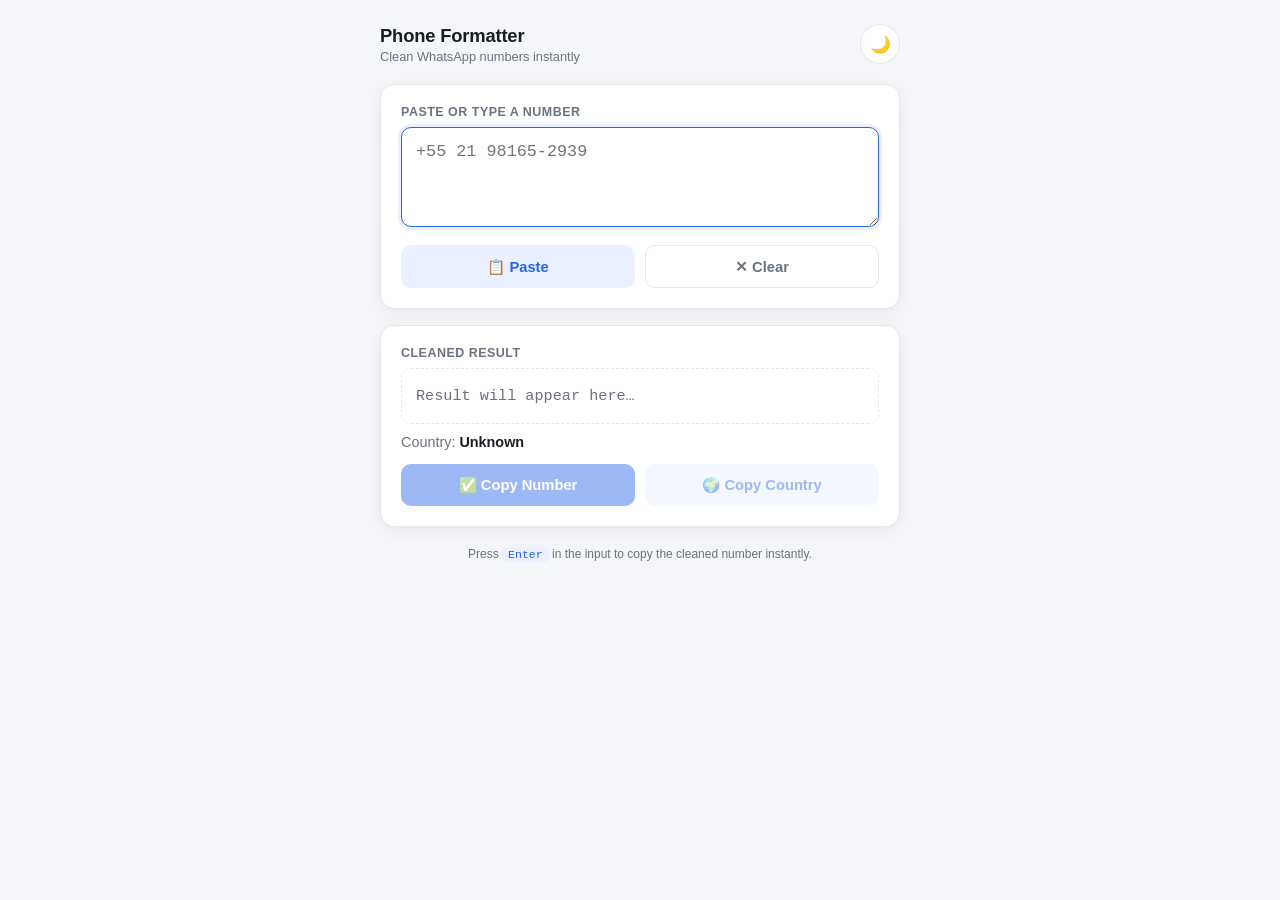
==== number.html @ 2cda9dff "Add files via upload" ====
<!DOCTYPE html>
<html lang="en">
<head>
<meta charset="UTF-8">
<meta name="viewport" content="width=device-width, initial-scale=1.0">
<title>Phone Number Formatter</title>
<style>
  /* ---------- Design tokens ---------- */
  :root{
    --bg:#f4f6f9;
    --card:#ffffff;
    --text:#1a1d23;
    --muted:#6b7280;
    --border:#e3e6ec;
    --accent:#2563eb;
    --accent-hover:#1d4ed8;
    --accent-soft:#eaf0ff;
    --success:#16a34a;
    --radius:14px;
    --shadow:0 4px 20px rgba(15,23,42,0.06);
    --mono:'SFMono-Regular',Consolas,'Liberation Mono',Menlo,monospace;
  }
  [data-theme="dark"]{
    --bg:#0f1115;
    --card:#171a21;
    --text:#eef1f6;
    --muted:#9aa2b1;
    --border:#2a2e37;
    --accent:#5b8dff;
    --accent-hover:#7ba0ff;
    --accent-soft:#1c2536;
    --success:#4ade80;
    --shadow:0 4px 24px rgba(0,0,0,0.4);
  }

  *{box-sizing:border-box;}
  html,body{margin:0;padding:0;}
  body{
    background:var(--bg);
    color:var(--text);
    font-family:-apple-system,BlinkMacSystemFont,'Segoe UI',Roboto,Helvetica,Arial,sans-serif;
    min-height:100vh;
    display:flex;
    justify-content:center;
    padding:24px 16px 60px;
    transition:background .25s ease, color .25s ease;
  }

  .wrap{
    width:100%;
    max-width:520px;
  }

  header{
    display:flex;
    align-items:center;
    justify-content:space-between;
    margin-bottom:20px;
  }
  header h1{
    font-size:1.15rem;
    font-weight:700;
    margin:0;
    letter-spacing:-0.01em;
  }
  header p{
    margin:2px 0 0;
    font-size:.8rem;
    color:var(--muted);
  }

  .theme-btn{
    border:1px solid var(--border);
    background:var(--card);
    color:var(--text);
    width:40px;
    height:40px;
    border-radius:50%;
    cursor:pointer;
    display:flex;
    align-items:center;
    justify-content:center;
    font-size:1.05rem;
    transition:transform .15s ease, background .2s ease;
    flex-shrink:0;
  }
  .theme-btn:active{transform:scale(0.9);}

  .card{
    background:var(--card);
    border:1px solid var(--border);
    border-radius:var(--radius);
    box-shadow:var(--shadow);
    padding:20px;
    margin-bottom:16px;
    transition:background .25s ease, border-color .25s ease;
  }

  label{
    display:block;
    font-size:.78rem;
    font-weight:600;
    color:var(--muted);
    text-transform:uppercase;
    letter-spacing:.04em;
    margin-bottom:8px;
  }

  textarea{
    width:100%;
    min-height:100px;
    resize:vertical;
    border:1.5px solid var(--border);
    border-radius:10px;
    padding:14px;
    font-size:1.05rem;
    font-family:var(--mono);
    background:transparent;
    color:var(--text);
    outline:none;
    transition:border-color .15s ease, box-shadow .15s ease;
  }
  textarea:focus{
    border-color:var(--accent);
    box-shadow:0 0 0 3px var(--accent-soft);
  }

  .output-box{
    width:100%;
    min-height:56px;
    border-radius:10px;
    border:1.5px dashed var(--border);
    padding:14px;
    font-family:var(--mono);
    font-size:1.15rem;
    font-weight:600;
    word-break:break-all;
    color:var(--accent);
    background:var(--accent-soft);
    display:flex;
    align-items:center;
    transition:background .2s ease, border-color .2s ease;
  }
  .output-box.empty{
    color:var(--muted);
    font-weight:400;
    font-size:.95rem;
    background:transparent;
    border-style:dashed;
  }

  .country-row{
    display:flex;
    align-items:center;
    justify-content:space-between;
    margin-top:10px;
    font-size:.9rem;
    color:var(--muted);
  }
  .country-row strong{
    color:var(--text);
  }

  .btn-row{
    display:grid;
    grid-template-columns:1fr 1fr;
    gap:10px;
    margin-top:14px;
  }
  .btn{
    border:none;
    border-radius:10px;
    padding:12px 14px;
    font-size:.92rem;
    font-weight:600;
    cursor:pointer;
    display:flex;
    align-items:center;
    justify-content:center;
    gap:6px;
    transition:transform .12s ease, background .15s ease, opacity .15s ease;
    -webkit-tap-highlight-color:transparent;
  }
  .btn:active{transform:scale(0.96);}
  .btn-primary{
    background:var(--accent);
    color:#fff;
  }
  .btn-primary:hover{background:var(--accent-hover);}
  .btn-secondary{
    background:var(--accent-soft);
    color:var(--accent);
  }
  .btn-secondary:hover{opacity:.85;}
  .btn-ghost{
    background:transparent;
    color:var(--muted);
    border:1.5px solid var(--border);
  }
  .btn-ghost:hover{color:var(--text);border-color:var(--muted);}
  .btn:disabled{
    opacity:.45;
    cursor:not-allowed;
    transform:none;
  }

  .toast{
    position:fixed;
    left:50%;
    bottom:28px;
    transform:translateX(-50%) translateY(20px);
    background:var(--success);
    color:#fff;
    padding:10px 18px;
    border-radius:999px;
    font-size:.85rem;
    font-weight:600;
    opacity:0;
    pointer-events:none;
    transition:opacity .18s ease, transform .18s ease;
    box-shadow:0 6px 20px rgba(0,0,0,0.2);
    z-index:100;
  }
  .toast.show{
    opacity:1;
    transform:translateX(-50%) translateY(0);
  }

  .hint{
    font-size:.75rem;
    color:var(--muted);
    text-align:center;
    margin-top:18px;
    line-height:1.5;
  }
  kbd{
    background:var(--accent-soft);
    color:var(--accent);
    border-radius:4px;
    padding:1px 6px;
    font-family:var(--mono);
    font-size:.72rem;
  }
</style>
</head>
<body>

<div class="wrap">
  <header>
    <div>
      <h1>Phone Formatter</h1>
      <p>Clean WhatsApp numbers instantly</p>
    </div>
    <button class="theme-btn" id="themeToggle" title="Toggle dark mode" aria-label="Toggle dark mode">🌙</button>
  </header>

  <!-- Input card -->
  <div class="card">
    <label for="input">Paste or type a number</label>
    <textarea id="input" placeholder="+55 21 98165-2939" autofocus autocomplete="off" spellcheck="false"></textarea>
    <div class="btn-row">
      <button class="btn btn-secondary" id="pasteBtn">📋 Paste</button>
      <button class="btn btn-ghost" id="clearBtn">✕ Clear</button>
    </div>
  </div>

  <!-- Output card -->
  <div class="card">
    <label for="output">Cleaned result</label>
    <div class="output-box empty" id="output">Result will appear here…</div>

    <div class="country-row">
      <span>Country: <strong id="country">Unknown</strong></span>
    </div>

    <div class="btn-row">
      <button class="btn btn-primary" id="copyNumberBtn" disabled>✅ Copy Number</button>
      <button class="btn btn-secondary" id="copyCountryBtn" disabled>🌍 Copy Country</button>
    </div>
  </div>

  <p class="hint">Press <kbd>Enter</kbd> in the input to copy the cleaned number instantly.</p>
</div>

<div class="toast" id="toast">Copied!</div>

<script>
/* =====================================================================
   Phone Number Formatter — vanilla JS, no dependencies, works offline.
   ===================================================================== */

/* ---------- 1. Country calling-code table ----------
   Sorted by code length (longest first) so we always match the most
   specific prefix first (e.g. +1 vs +1242 for Bahamas). */
const COUNTRY_CODES = [
  // 4-digit / longer codes (rare, but checked first)
  ["1876","Jamaica"], ["1869","Saint Kitts and Nevis"], ["1868","Trinidad and Tobago"],
  ["1849","Dominican Republic"], ["1829","Dominican Republic"], ["1809","Dominican Republic"],
  ["1787","Puerto Rico"], ["1784","Saint Vincent and the Grenadines"], ["1767","Dominica"],
  ["1758","Saint Lucia"], ["1721","Sint Maarten"], ["1684","American Samoa"],
  ["1671","Guam"], ["1670","Northern Mariana Islands"], ["1664","Montserrat"],
  ["1649","Turks and Caicos"], ["1473","Grenada"], ["1441","Bermuda"],
  ["1345","Cayman Islands"], ["1340","U.S. Virgin Islands"], ["1284","British Virgin Islands"],
  ["1268","Antigua and Barbuda"], ["1264","Anguilla"], ["1246","Barbados"],
  ["1242","Bahamas"],
  // 3-digit codes
  ["995","Georgia"], ["994","Azerbaijan"], ["993","Turkmenistan"], ["992","Tajikistan"],
  ["977","Nepal"], ["976","Mongolia"], ["975","Bhutan"], ["974","Qatar"],
  ["973","Bahrain"], ["972","Israel"], ["971","United Arab Emirates"], ["970","Palestine"],
  ["968","Oman"], ["967","Yemen"], ["966","Saudi Arabia"], ["965","Kuwait"],
  ["964","Iraq"], ["963","Syria"], ["962","Jordan"], ["961","Lebanon"], ["960","Maldives"],
  ["886","Taiwan"], ["880","Bangladesh"], ["856","Laos"], ["855","Cambodia"],
  ["853","Macau"], ["852","Hong Kong"], ["850","North Korea"],
  ["692","Marshall Islands"], ["691","Micronesia"], ["690","Tokelau"], ["689","French Polynesia"],
  ["688","Tuvalu"], ["687","New Caledonia"], ["686","Kiribati"], ["685","Samoa"],
  ["684","American Samoa"], ["683","Niue"], ["682","Cook Islands"], ["681","Wallis and Futuna"],
  ["680","Palau"], ["679","Fiji"], ["678","Vanuatu"], ["677","Solomon Islands"],
  ["676","Tonga"], ["675","Papua New Guinea"], ["674","Nauru"], ["673","Brunei"],
  ["672","Norfolk Island"], ["670","Timor-Leste"],
  ["599","Curaçao"], ["598","Uruguay"], ["597","Suriname"], ["596","Martinique"],
  ["595","Paraguay"], ["594","French Guiana"], ["593","Ecuador"], ["592","Guyana"],
  ["591","Bolivia"], ["590","Guadeloupe"], ["509","Haiti"], ["508","Saint Pierre and Miquelon"],
  ["507","Panama"], ["506","Costa Rica"], ["505","Nicaragua"], ["504","Honduras"],
  ["503","El Salvador"], ["502","Guatemala"], ["501","Belize"], ["500","Falkland Islands"],
  ["423","Liechtenstein"], ["421","Slovakia"], ["420","Czech Republic"],
  ["389","North Macedonia"], ["387","Bosnia and Herzegovina"], ["386","Slovenia"],
  ["385","Croatia"], ["382","Montenegro"], ["381","Serbia"], ["380","Ukraine"],
  ["378","San Marino"], ["377","Monaco"], ["376","Andorra"], ["375","Belarus"],
  ["374","Armenia"], ["373","Moldova"], ["372","Estonia"], ["371","Latvia"], ["370","Lithuania"],
  ["359","Bulgaria"], ["358","Finland"], ["357","Cyprus"], ["356","Malta"],
  ["355","Albania"], ["354","Iceland"], ["353","Ireland"], ["352","Luxembourg"], ["351","Portugal"],
  ["298","Faroe Islands"], ["297","Aruba"], ["291","Eritrea"], ["290","Saint Helena"],
  ["269","Comoros"], ["268","Eswatini"], ["267","Botswana"], ["266","Lesotho"],
  ["265","Malawi"], ["264","Namibia"], ["263","Zimbabwe"], ["262","Réunion/Mayotte"],
  ["261","Madagascar"], ["260","Zambia"], ["258","Mozambique"], ["257","Burundi"],
  ["256","Uganda"], ["255","Tanzania"], ["254","Kenya"], ["253","Djibouti"],
  ["252","Somalia"], ["251","Ethiopia"], ["250","Rwanda"], ["249","Sudan"],
  ["248","Seychelles"], ["247","Ascension Island"], ["246","Diego Garcia"], ["245","Guinea-Bissau"],
  ["244","Angola"], ["243","DR Congo"], ["242","Republic of the Congo"], ["241","Gabon"],
  ["240","Equatorial Guinea"], ["239","São Tomé and Príncipe"], ["238","Cabo Verde"],
  ["237","Cameroon"], ["236","Central African Republic"], ["235","Chad"], ["234","Nigeria"],
  ["233","Ghana"], ["232","Sierra Leone"], ["231","Liberia"], ["230","Mauritius"],
  ["229","Benin"], ["228","Togo"], ["227","Niger"], ["226","Burkina Faso"],
  ["225","Ivory Coast"], ["224","Guinea"], ["223","Mali"], ["222","Mauritania"],
  ["221","Senegal"], ["220","Gambia"], ["218","Libya"], ["216","Tunisia"],
  ["213","Algeria"], ["212","Morocco"], ["211","South Sudan"],
  // 2-digit codes
  ["98","Iran"], ["95","Myanmar"], ["94","Sri Lanka"], ["93","Afghanistan"],
  ["92","Pakistan"], ["91","India"], ["90","Turkey"], ["86","China"], ["84","Vietnam"],
  ["82","South Korea"], ["81","Japan"], ["66","Thailand"], ["65","Singapore"],
  ["64","New Zealand"], ["63","Philippines"], ["62","Indonesia"], ["61","Australia"],
  ["60","Malaysia"], ["58","Venezuela"], ["57","Colombia"], ["56","Chile"],
  ["55","Brazil"], ["54","Argentina"], ["53","Cuba"], ["52","Mexico"], ["51","Peru"],
  ["49","Germany"], ["48","Poland"], ["47","Norway"], ["46","Sweden"], ["45","Denmark"],
  ["44","United Kingdom"], ["43","Austria"], ["41","Switzerland"], ["40","Romania"],
  ["39","Italy"], ["36","Hungary"], ["34","Spain"], ["33","France"], ["32","Belgium"],
  ["31","Netherlands"], ["30","Greece"], ["27","South Africa"], ["20","Egypt"],
  // 1-digit codes (checked last — least specific)
  ["7","Russia/Kazakhstan"], ["1","United States/Canada"]
];

// Pre-sort by code length descending, just in case the list above is edited.
COUNTRY_CODES.sort((a,b)=> b[0].length - a[0].length);

/* ---------- 2. Core cleaning logic ---------- */
function cleanNumber(raw){
  if(!raw) return "";
  // Keep a leading "+" only if present, strip everything except digits otherwise.
  const hasPlus = raw.trim().startsWith("+");
  const digitsOnly = raw.replace(/\D/g, ""); // remove all non-digit chars
  return (hasPlus ? "+" : "") + digitsOnly;
}

function detectCountry(cleaned){
  if(!cleaned.startsWith("+")) return "Unknown";
  const digits = cleaned.slice(1);
  for(const [code, name] of COUNTRY_CODES){
    if(digits.startsWith(code)) return name;
  }
  return "Unknown";
}

/* ---------- 3. DOM references ---------- */
const inputEl        = document.getElementById("input");
const outputEl        = document.getElementById("output");
const countryEl       = document.getElementById("country");
const pasteBtn        = document.getElementById("pasteBtn");
const clearBtn        = document.getElementById("clearBtn");
const copyNumberBtn   = document.getElementById("copyNumberBtn");
const copyCountryBtn  = document.getElementById("copyCountryBtn");
const themeToggle     = document.getElementById("themeToggle");
const toast           = document.getElementById("toast");

let currentCleaned = "";
let currentCountry = "Unknown";

/* ---------- 4. Live formatting (instant, on every keystroke) ---------- */
function update(){
  const raw = inputEl.value;
  currentCleaned = cleanNumber(raw);
  currentCountry = detectCountry(currentCleaned);

  if(currentCleaned){
    outputEl.textContent = currentCleaned;
    outputEl.classList.remove("empty");
    copyNumberBtn.disabled = false;
  }else{
    outputEl.textContent = "Result will appear here…";
    outputEl.classList.add("empty");
    copyNumberBtn.disabled = true;
  }

  countryEl.textContent = currentCountry;
  copyCountryBtn.disabled = (currentCountry === "Unknown");
}

inputEl.addEventListener("input", update);

/* ---------- 5. Toast helper ---------- */
let toastTimer = null;
function showToast(msg){
  toast.textContent = msg;
  toast.classList.add("show");
  clearTimeout(toastTimer);
  toastTimer = setTimeout(()=> toast.classList.remove("show"), 500);
}

/* ---------- 6. Clipboard actions ---------- */
pasteBtn.addEventListener("click", async ()=>{
  try{
    const text = await navigator.clipboard.readText();
    inputEl.value = text;
    update();
    inputEl.focus();
    await autoCopyAfterPaste();
  }catch(err){
    showToast("Clipboard blocked");
  }
});

/* Auto-copy the cleaned result right after any paste (button or Ctrl+V). */
async function autoCopyAfterPaste(){
  if(!currentCleaned) return;
  try{
    await navigator.clipboard.writeText(currentCleaned);
    showToast("Copied!");
  }catch(err){
    // Silently ignore — clipboard write may be blocked in some contexts.
  }
}

/* Also catch native paste (Ctrl+V / long-press paste on mobile) directly
   on the textarea, since that doesn't go through the Paste button. */
inputEl.addEventListener("paste", ()=>{
  // Wait a tick so the pasted text is actually in the field before cleaning.
  setTimeout(async ()=>{
    update();
    await autoCopyAfterPaste();
  }, 0);
});

copyNumberBtn.addEventListener("click", async ()=>{
  if(!currentCleaned) return;
  try{
    await navigator.clipboard.writeText(currentCleaned);
    showToast("Copied!");
  }catch(err){
    showToast("Copy failed");
  }
});

copyCountryBtn.addEventListener("click", async ()=>{
  if(currentCountry === "Unknown") return;
  try{
    await navigator.clipboard.writeText(currentCountry);
    showToast("Copied!");
  }catch(err){
    showToast("Copy failed");
  }
});

clearBtn.addEventListener("click", ()=>{
  inputEl.value = "";
  update();
  inputEl.focus();
});

/* ---------- 7. Enter key = copy cleaned number ---------- */
inputEl.addEventListener("keydown", (e)=>{
  if(e.key === "Enter"){
    e.preventDefault(); // avoid newline in textarea
    copyNumberBtn.click();
  }
});

/* ---------- 8. Dark mode toggle (cached via localStorage) ---------- */
const THEME_KEY = "phoneFormatterTheme";

function applyTheme(theme){
  if(theme === "dark"){
    document.documentElement.setAttribute("data-theme","dark");
    themeToggle.textContent = "☀️";
  }else{
    document.documentElement.removeAttribute("data-theme");
    themeToggle.textContent = "🌙";
  }
}

function initTheme(){
  const saved = localStorage.getItem(THEME_KEY);
  if(saved){
    applyTheme(saved);
  }else{
    // Respect OS preference on first visit, but still default to light per spec.
    applyTheme("light");
  }
}

themeToggle.addEventListener("click", ()=>{
  const isDark = document.documentElement.getAttribute("data-theme") === "dark";
  const next = isDark ? "light" : "dark";
  applyTheme(next);
  localStorage.setItem(THEME_KEY, next);
});

/* ---------- 9. Init ---------- */
initTheme();
inputEl.focus();
update();
</script>
</body>
</html>
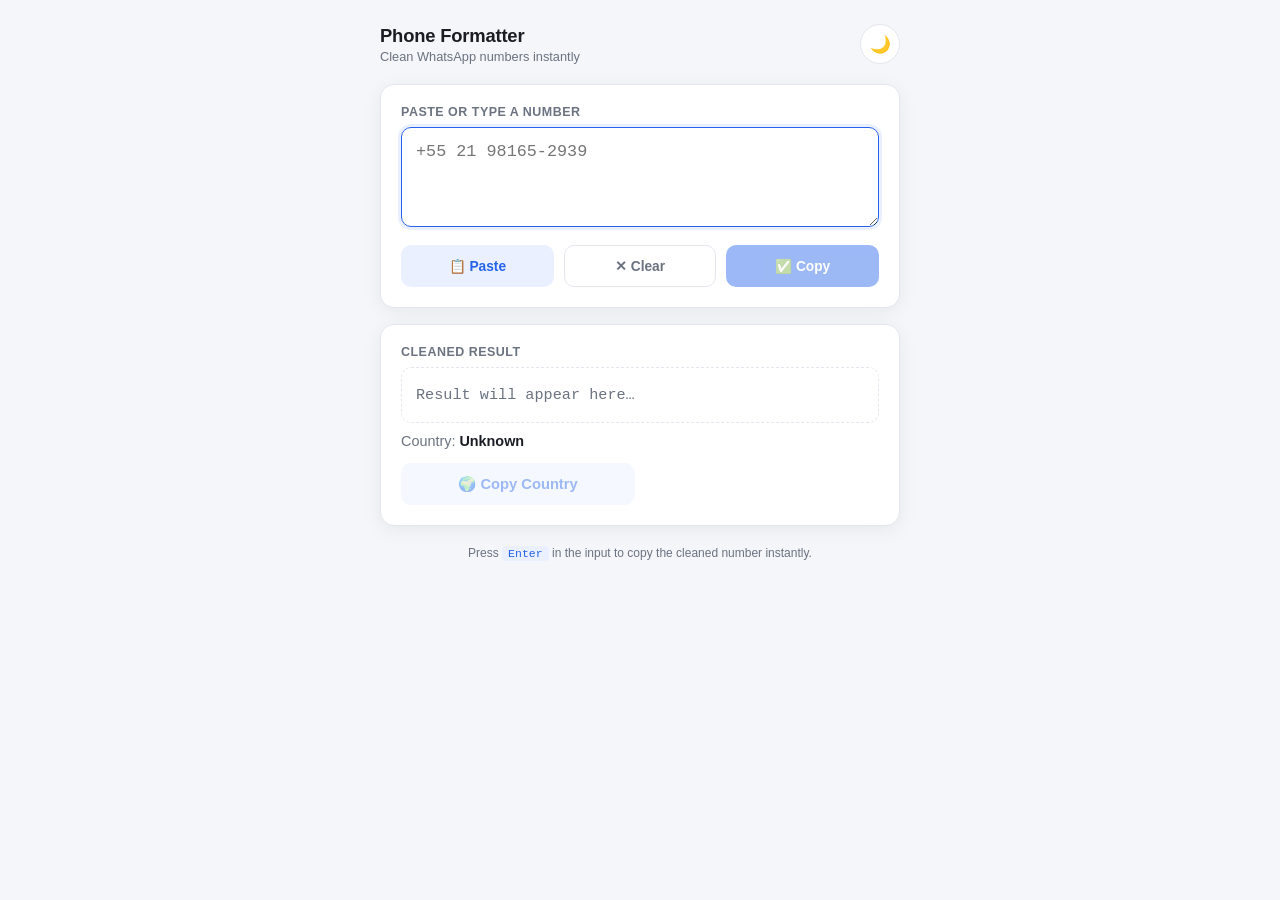
==== commit 5fb09945: "Update number.html" ====
--- a/number.html
+++ b/number.html
@@ -167,6 +167,13 @@
     gap:10px;
     margin-top:14px;
   }
+  .btn-row-3{
+    grid-template-columns:1fr 1fr 1fr;
+  }
+  .btn-row-3 .btn{
+    padding:12px 6px;
+    font-size:.86rem;
+  }
   .btn{
     border:none;
     border-radius:10px;
@@ -258,9 +265,10 @@
   <div class="card">
     <label for="input">Paste or type a number</label>
     <textarea id="input" placeholder="+55 21 98165-2939" autofocus autocomplete="off" spellcheck="false"></textarea>
-    <div class="btn-row">
+    <div class="btn-row btn-row-3">
       <button class="btn btn-secondary" id="pasteBtn">📋 Paste</button>
       <button class="btn btn-ghost" id="clearBtn">✕ Clear</button>
+      <button class="btn btn-primary" id="copyNumberBtn" disabled>✅ Copy</button>
     </div>
   </div>
 
@@ -274,7 +282,6 @@
     </div>
 
     <div class="btn-row">
-      <button class="btn btn-primary" id="copyNumberBtn" disabled>✅ Copy Number</button>
       <button class="btn btn-secondary" id="copyCountryBtn" disabled>🌍 Copy Country</button>
     </div>
   </div>
@@ -450,13 +457,15 @@
 }
 
 /* Also catch native paste (Ctrl+V / long-press paste on mobile) directly
-   on the textarea, since that doesn't go through the Paste button. */
-inputEl.addEventListener("paste", ()=>{
-  // Wait a tick so the pasted text is actually in the field before cleaning.
-  setTimeout(async ()=>{
-    update();
-    await autoCopyAfterPaste();
-  }, 0);
+   on the textarea. We intercept it so the OLD value is always fully
+   cleared first and replaced by ONLY the newly pasted text — never
+   inserted alongside old content. */
+inputEl.addEventListener("paste", (e)=>{
+  e.preventDefault(); // stop the browser's default insert-at-cursor paste
+  const pasted = (e.clipboardData || window.clipboardData).getData("text");
+  inputEl.value = pasted; // full replace: old content is gone
+  update();
+  autoCopyAfterPaste();
 });
 
 copyNumberBtn.addEventListener("click", async ()=>{
